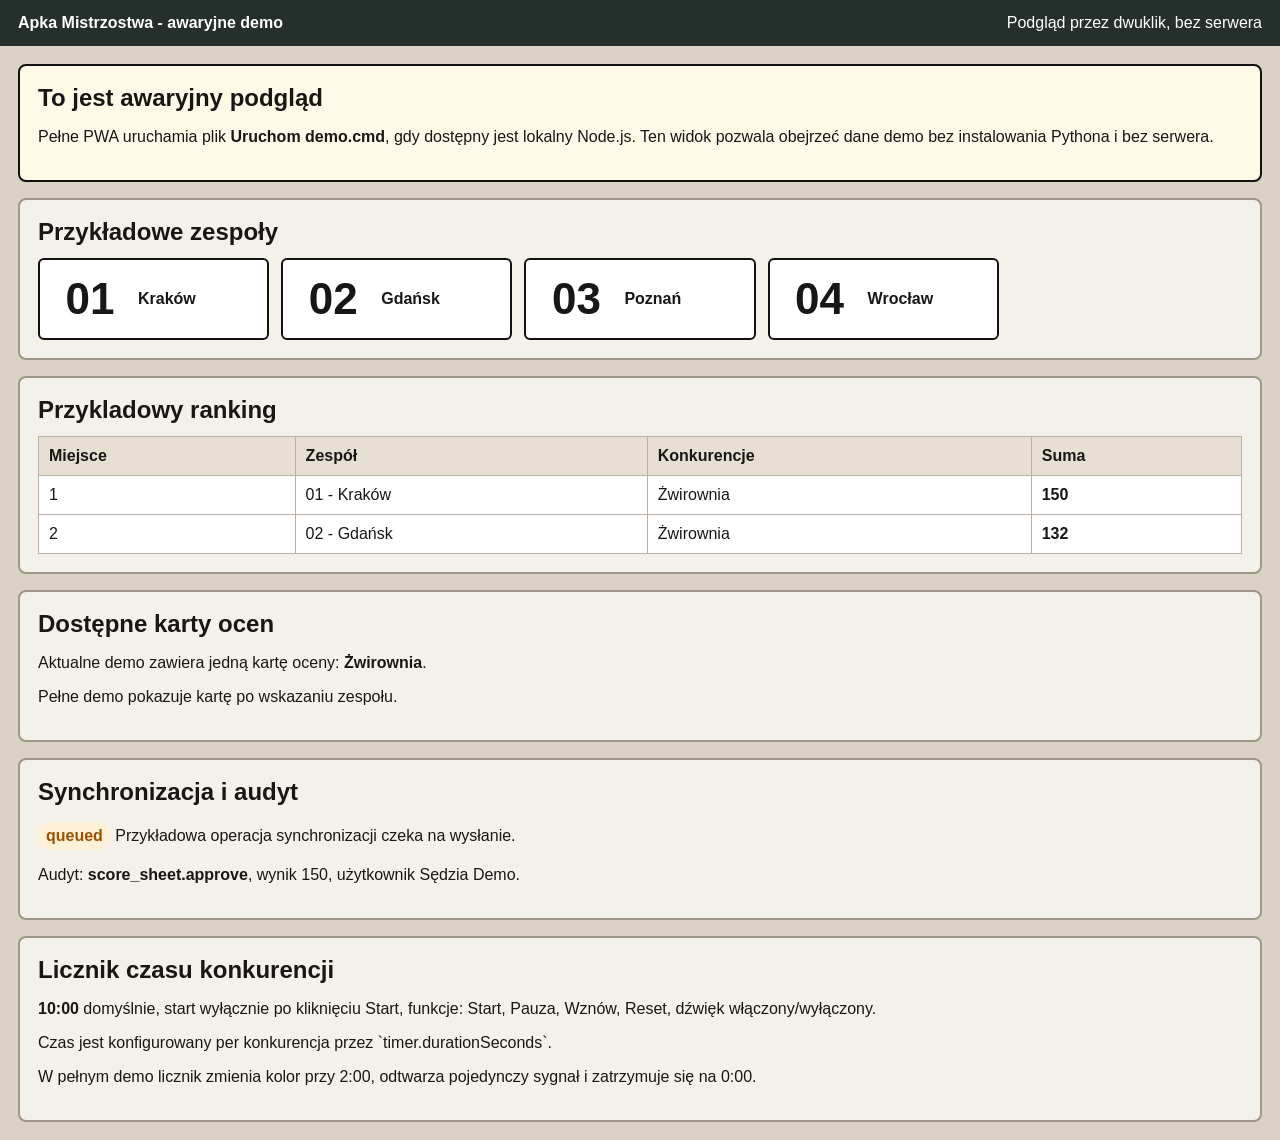
==== demo-standalone.html @ eca9b2cd "Pierwsza wersja MVP" ====
<!doctype html>
<html lang="pl">
<head>
  <meta charset="utf-8">
  <meta name="viewport" content="width=device-width, initial-scale=1">
  <title>Apka Mistrzostwa - awaryjne demo</title>
  <style>
    body { margin: 0; font-family: Arial, sans-serif; background: #d9d2c5; color: #181715; }
    header { background: #25302d; color: #fff; padding: 14px 18px; display: flex; justify-content: space-between; gap: 12px; align-items: center; }
    main { padding: 18px; display: grid; gap: 16px; }
    section { background: #f4f1ea; border: 2px solid #9f978a; border-radius: 8px; padding: 18px; }
    h1, h2 { margin: 0 0 12px; }
    .grid { display: grid; grid-template-columns: repeat(auto-fill, minmax(210px, 1fr)); gap: 12px; }
    .team { background: #fff; border: 2px solid #111; border-radius: 6px; padding: 14px; display: grid; grid-template-columns: 72px 1fr; gap: 12px; align-items: center; }
    .team span { font-size: 44px; font-weight: 900; text-align: center; }
    table { width: 100%; border-collapse: collapse; background: #fff; }
    th, td { border: 1px solid #b8b0a4; padding: 10px; text-align: left; }
    th { background: #e7dfd2; }
    .notice { background: #fff9e7; border-color: #111; }
    .badge { display: inline-block; padding: 5px 8px; border-radius: 999px; background: #fff0d8; color: #9a5200; font-weight: 900; }
  </style>
</head>
<body>
  <header>
    <strong>Apka Mistrzostwa - awaryjne demo</strong>
    <span>Podgląd przez dwuklik, bez serwera</span>
  </header>
  <main>
    <section class="notice">
      <h1>To jest awaryjny podgląd</h1>
      <p>Pełne PWA uruchamia plik <strong>Uruchom demo.cmd</strong>, gdy dostępny jest lokalny Node.js. Ten widok pozwala obejrzeć dane demo bez instalowania Pythona i bez serwera.</p>
    </section>
    <section>
      <h2>Przykładowe zespoły</h2>
      <div class="grid">
        <div class="team"><span>01</span><strong>Kraków</strong></div>
        <div class="team"><span>02</span><strong>Gdańsk</strong></div>
        <div class="team"><span>03</span><strong>Poznań</strong></div>
        <div class="team"><span>04</span><strong>Wrocław</strong></div>
      </div>
    </section>
    <section>
      <h2>Przykladowy ranking</h2>
      <table>
        <thead><tr><th>Miejsce</th><th>Zespół</th><th>Konkurencje</th><th>Suma</th></tr></thead>
        <tbody>
          <tr><td>1</td><td>01 - Kraków</td><td>Żwirownia</td><td><strong>150</strong></td></tr>
          <tr><td>2</td><td>02 - Gdańsk</td><td>Żwirownia</td><td><strong>132</strong></td></tr>
        </tbody>
      </table>
    </section>
    <section>
      <h2>Dostępne karty ocen</h2>
      <p>Aktualne demo zawiera jedną kartę oceny: <strong>Żwirownia</strong>.</p>
      <p>Pełne demo pokazuje kartę po wskazaniu zespołu.</p>
    </section>
    <section>
      <h2>Synchronizacja i audyt</h2>
      <p><span class="badge">queued</span> Przykładowa operacja synchronizacji czeka na wysłanie.</p>
      <p>Audyt: <strong>score_sheet.approve</strong>, wynik 150, użytkownik Sędzia Demo.</p>
    </section>
    <section>
      <h2>Licznik czasu konkurencji</h2>
      <p><strong>10:00</strong> domyślnie, start wyłącznie po kliknięciu Start, funkcje: Start, Pauza, Wznów, Reset, dźwięk włączony/wyłączony.</p>
      <p>Czas jest konfigurowany per konkurencja przez `timer.durationSeconds`.</p>
      <p>W pełnym demo licznik zmienia kolor przy 2:00, odtwarza pojedynczy sygnał i zatrzymuje się na 0:00.</p>
    </section>
  </main>
</body>
</html>
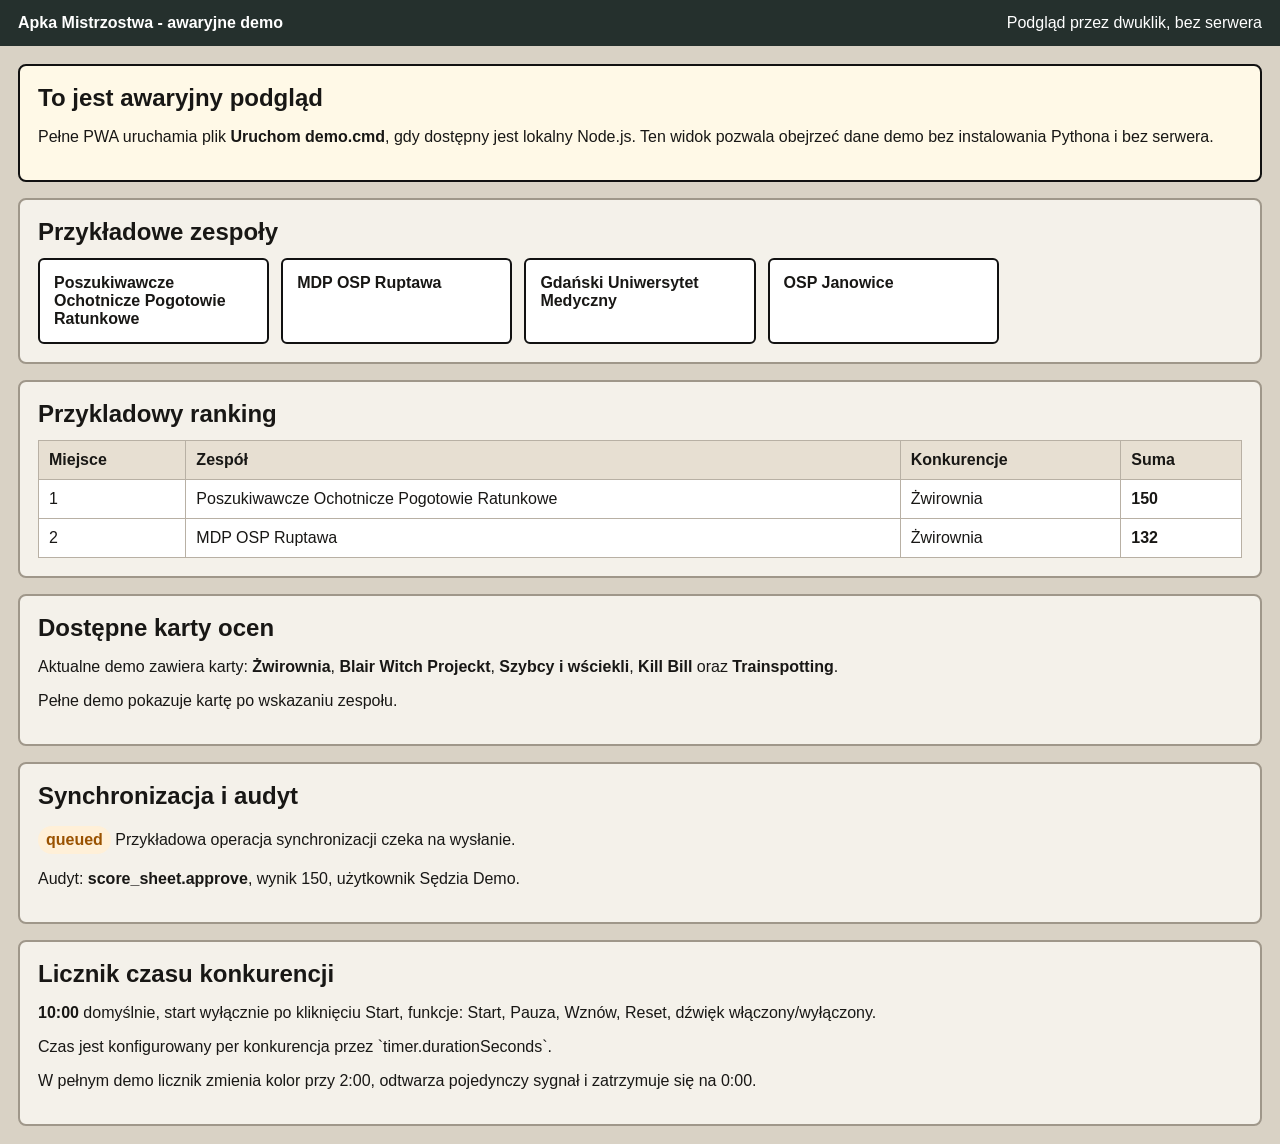
==== commit cef9f489: "Dodano blokadę ocen przed startem i walidację formularza" ====
--- a/demo-standalone.html
+++ b/demo-standalone.html
@@ -11,8 +11,7 @@
     section { background: #f4f1ea; border: 2px solid #9f978a; border-radius: 8px; padding: 18px; }
     h1, h2 { margin: 0 0 12px; }
     .grid { display: grid; grid-template-columns: repeat(auto-fill, minmax(210px, 1fr)); gap: 12px; }
-    .team { background: #fff; border: 2px solid #111; border-radius: 6px; padding: 14px; display: grid; grid-template-columns: 72px 1fr; gap: 12px; align-items: center; }
-    .team span { font-size: 44px; font-weight: 900; text-align: center; }
+    .team { background: #fff; border: 2px solid #111; border-radius: 6px; padding: 14px; font-weight: 900; }
     table { width: 100%; border-collapse: collapse; background: #fff; }
     th, td { border: 1px solid #b8b0a4; padding: 10px; text-align: left; }
     th { background: #e7dfd2; }
@@ -33,10 +32,10 @@
     <section>
       <h2>Przykładowe zespoły</h2>
       <div class="grid">
-        <div class="team"><span>01</span><strong>Kraków</strong></div>
-        <div class="team"><span>02</span><strong>Gdańsk</strong></div>
-        <div class="team"><span>03</span><strong>Poznań</strong></div>
-        <div class="team"><span>04</span><strong>Wrocław</strong></div>
+        <div class="team">Poszukiwawcze Ochotnicze Pogotowie Ratunkowe</div>
+        <div class="team">MDP OSP Ruptawa</div>
+        <div class="team">Gdański Uniwersytet Medyczny</div>
+        <div class="team">OSP Janowice</div>
       </div>
     </section>
     <section>
@@ -44,14 +43,14 @@
       <table>
         <thead><tr><th>Miejsce</th><th>Zespół</th><th>Konkurencje</th><th>Suma</th></tr></thead>
         <tbody>
-          <tr><td>1</td><td>01 - Kraków</td><td>Żwirownia</td><td><strong>150</strong></td></tr>
-          <tr><td>2</td><td>02 - Gdańsk</td><td>Żwirownia</td><td><strong>132</strong></td></tr>
+          <tr><td>1</td><td>Poszukiwawcze Ochotnicze Pogotowie Ratunkowe</td><td>Żwirownia</td><td><strong>150</strong></td></tr>
+          <tr><td>2</td><td>MDP OSP Ruptawa</td><td>Żwirownia</td><td><strong>132</strong></td></tr>
         </tbody>
       </table>
     </section>
     <section>
       <h2>Dostępne karty ocen</h2>
-      <p>Aktualne demo zawiera jedną kartę oceny: <strong>Żwirownia</strong>.</p>
+      <p>Aktualne demo zawiera karty: <strong>Żwirownia</strong>, <strong>Blair Witch Projeckt</strong>, <strong>Szybcy i wściekli</strong>, <strong>Kill Bill</strong> oraz <strong>Trainspotting</strong>.</p>
       <p>Pełne demo pokazuje kartę po wskazaniu zespołu.</p>
     </section>
     <section>
